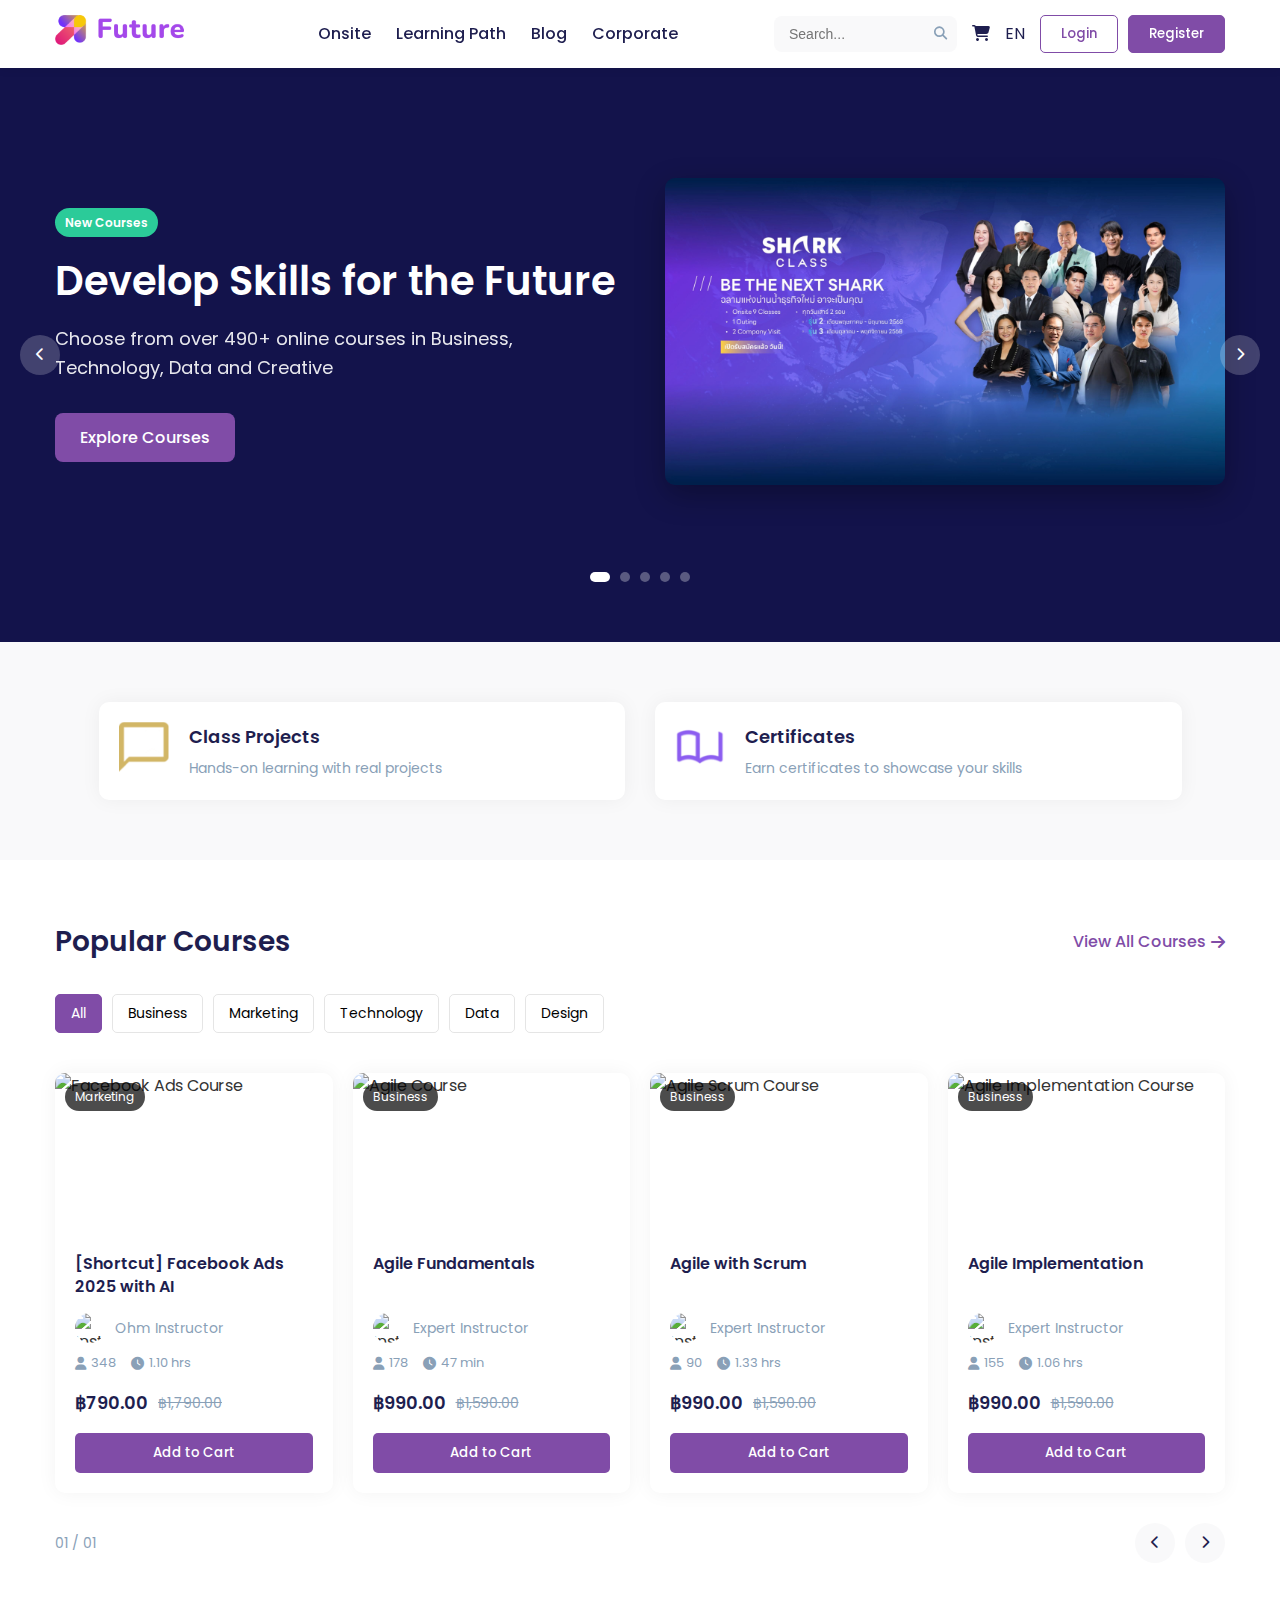
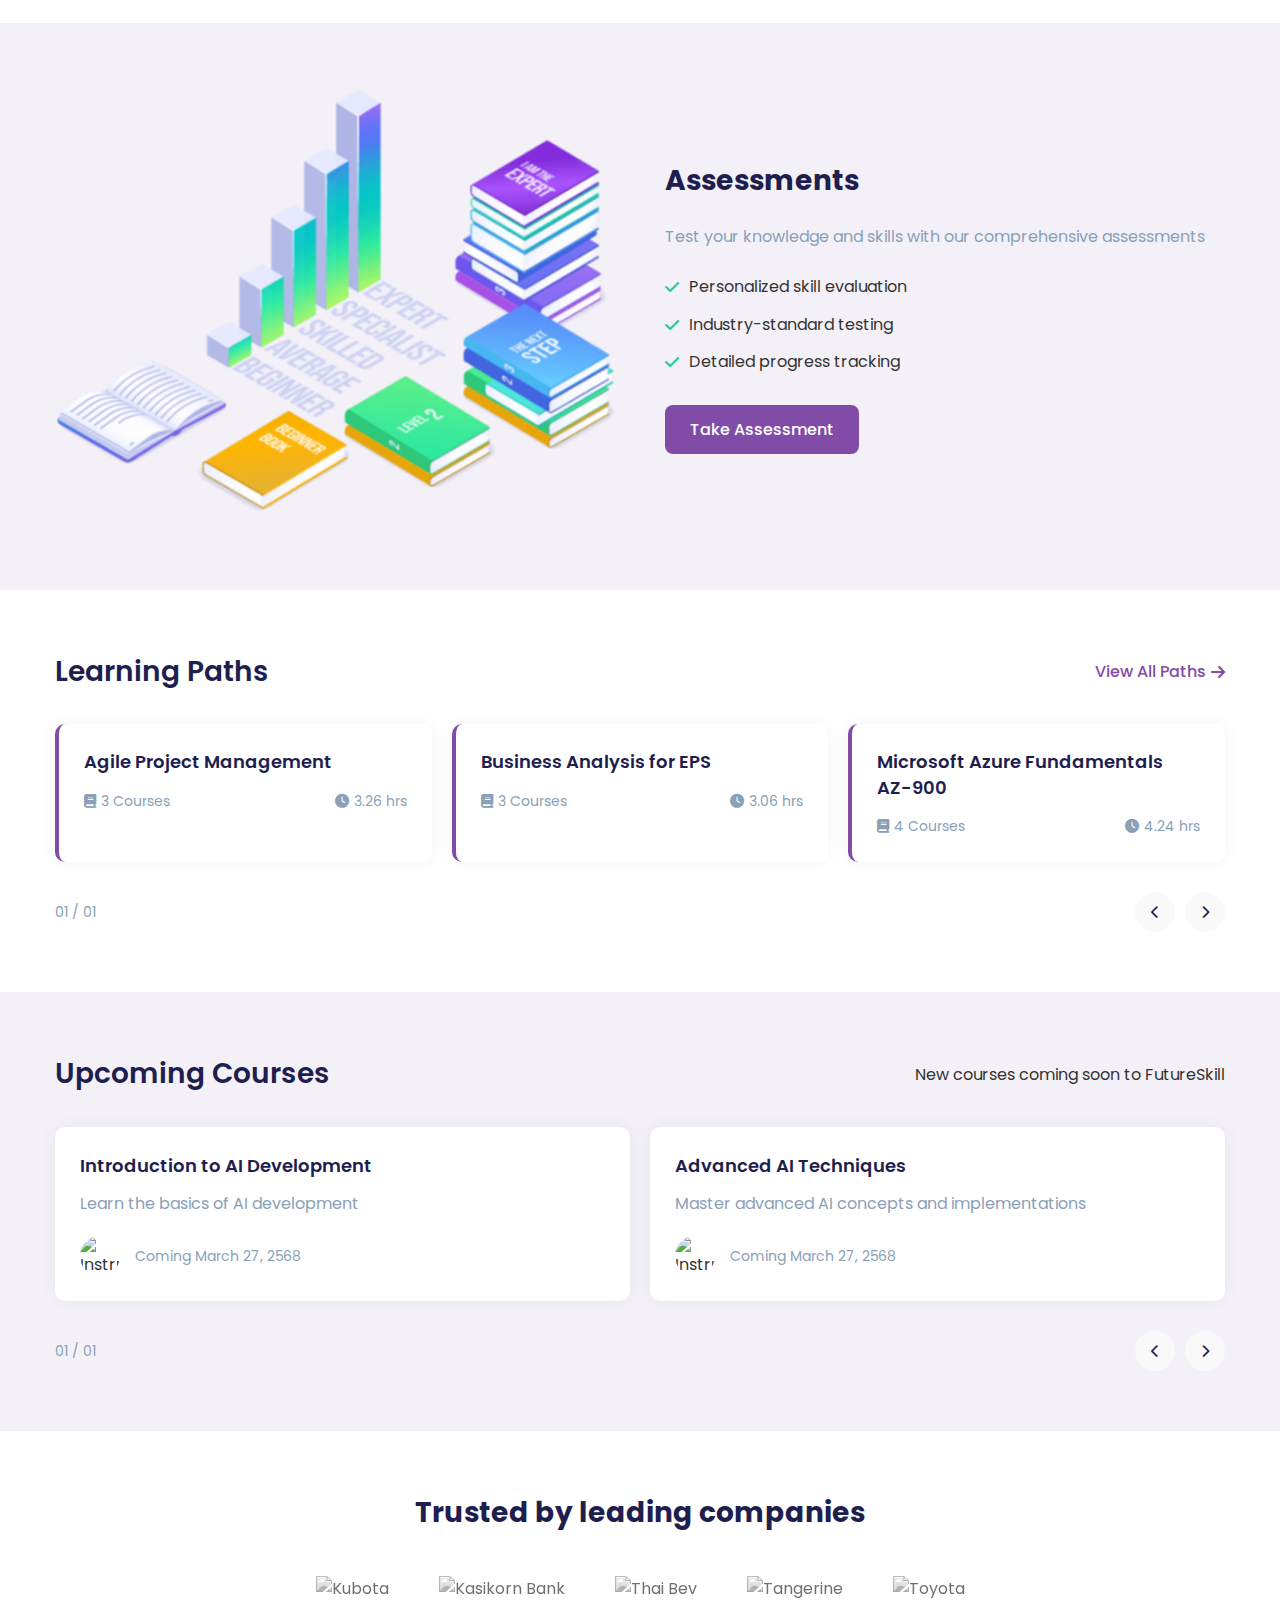
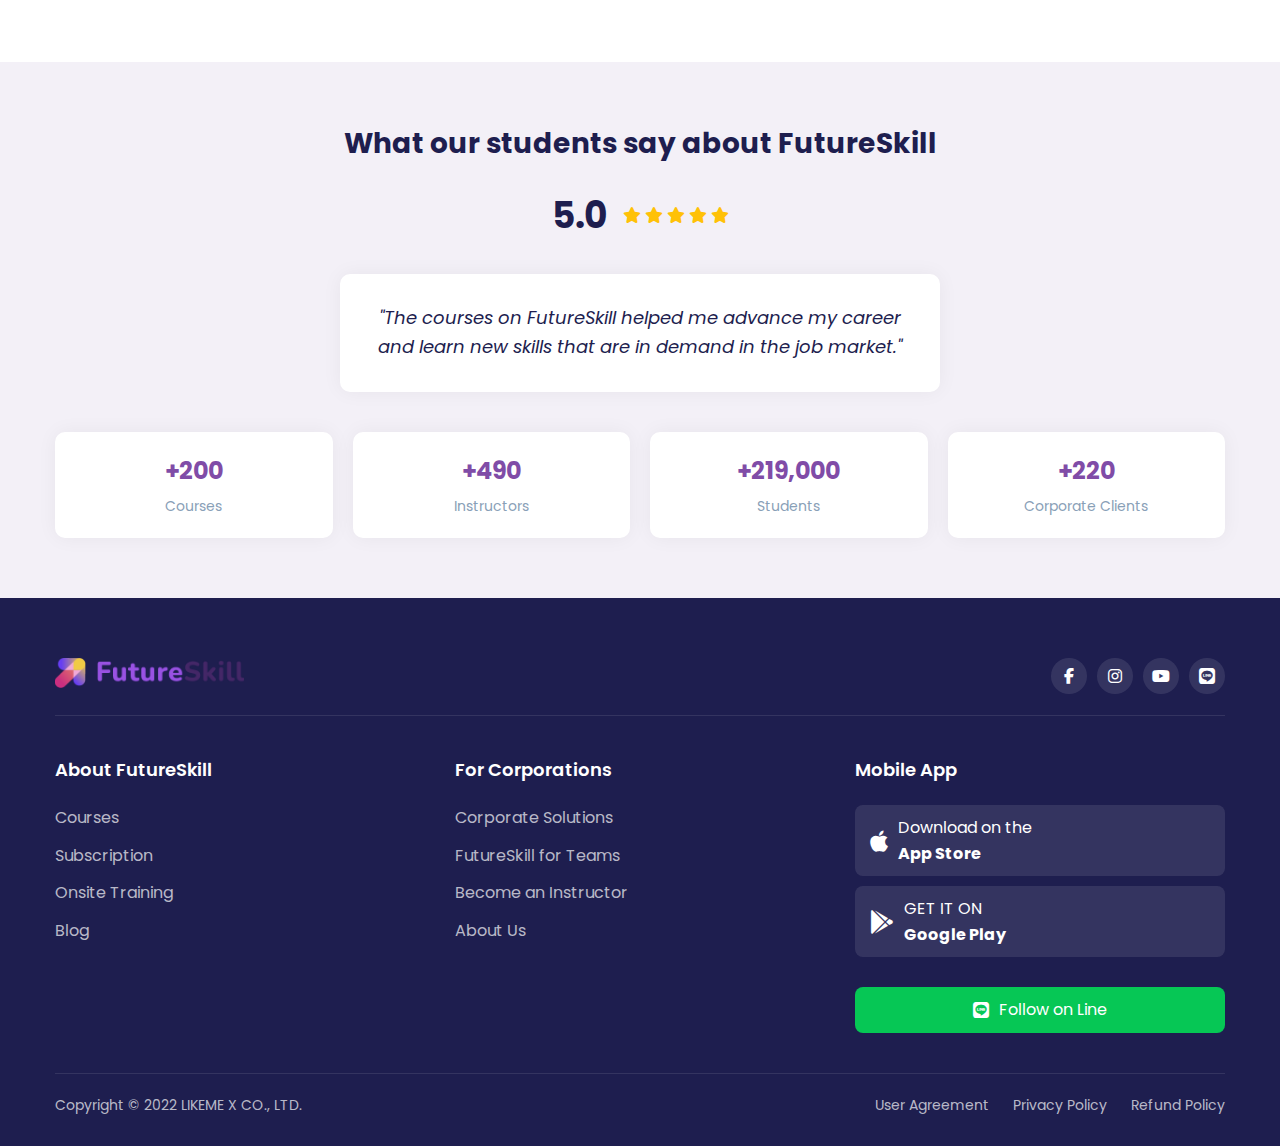
==== index.html @ fc291c13 "change ui" ====
<!DOCTYPE html>
<html lang="en">
<head>
    <meta charset="UTF-8">
    <meta name="viewport" content="width=device-width, initial-scale=1.0">
    <meta name="description" content="FutureSkill - Learn new skills for the future with our online courses in Business, Technology, Data, and Creative. Start your learning journey today!">
    <title>FutureSkill Clone - Online Courses for Future Skills</title>
    <link rel="icon" href="images/favicon.svg" type="image/svg+xml">
    <link rel="stylesheet" href="https://fonts.googleapis.com/css2?family=Poppins:wght@300;400;500;600;700&family=Sarabun:wght@300;400;500;600;700&display=swap">
    <link rel="stylesheet" href="https://cdnjs.cloudflare.com/ajax/libs/font-awesome/6.4.0/css/all.min.css">
    <link rel="stylesheet" href="css/styles.css">
</head>
<body>
    <!-- Header Section -->
    <header class="header">
        <div class="container">
            <div class="header-wrapper">
                <div class="logo">
                    <a href="#">
                        <img src="images/logo.png" alt="FutureSkill Logo">
                    </a>
                </div>
                <nav class="main-nav">
                    <ul>
                        <li><a href="#">Onsite</a></li>
                        <li><a href="#">Learning Path</a></li>
                        <li><a href="#">Blog</a></li>
                        <li><a href="#">Corporate</a></li>
                    </ul>
                </nav>
                <div class="header-actions">
                    <div class="search-box">
                        <input type="text" placeholder="Search...">
                        <button class="search-btn"><i class="fas fa-search"></i></button>
                    </div>
                    <div class="cart-icon">
                        <i class="fas fa-shopping-cart"></i>
                    </div>
                    <div class="language-switch">
                        <span>EN</span>
                    </div>
                    <div class="auth-buttons">
                        <button class="login-btn">Login</button>
                        <button class="register-btn">Register</button>
                    </div>
                </div>
                <div class="mobile-menu-toggle">
                    <i class="fas fa-bars"></i>
                </div>
            </div>
        </div>
    </header>

    <!-- Hero Section -->
    <section class="hero-section">
        <div class="hero-slider">
            <div class="slide active">
                <div class="container">
                    <div class="slide-content">
                        <div class="slide-text">
                            <span class="tag">New Courses</span>
                            <h1>Develop Skills for the Future</h1>
                            <p>Choose from over 490+ online courses in Business, Technology, Data and Creative</p>
                            <button class="cta-button">Explore Courses</button>
                        </div>
                        <div class="slide-image">
                            <img src="images/hero-image.jpeg" alt="Future Skill Courses">
                        </div>
                    </div>
                </div>
            </div>
            <div class="slider-dots">
                <span class="dot active"></span>
                <span class="dot"></span>
                <span class="dot"></span>
                <span class="dot"></span>
                <span class="dot"></span>
            </div>
            <div class="slider-arrows">
                <button class="arrow prev"><i class="fas fa-chevron-left"></i></button>
                <button class="arrow next"><i class="fas fa-chevron-right"></i></button>
            </div>
        </div>
    </section>

    <!-- Features Section -->
    <section class="features-section">
        <div class="container">
            <div class="features-grid">
                <div class="feature-card">
                    <div class="feature-icon">
                        <img src="images/feature-icon-1.png" alt="Icon">
                    </div>
                    <div class="feature-text">
                        <h3>Class Projects</h3>
                        <p>Hands-on learning with real projects</p>
                    </div>
                </div>
                <div class="feature-card">
                    <div class="feature-icon">
                        <img src="images/feature-icon-2.png" alt="Icon">
                    </div>
                    <div class="feature-text">
                        <h3>Certificates</h3>
                        <p>Earn certificates to showcase your skills</p>
                    </div>
                </div>
            </div>
        </div>
    </section>

    <!-- Courses Section -->
    <section class="courses-section">
        <div class="container">
            <div class="section-header">
                <h2>Popular Courses</h2>
                <div class="view-all">
                    <a href="#">View All Courses <i class="fas fa-arrow-right"></i></a>
                </div>
            </div>
            <div class="course-filters">
                <button class="filter-btn active">All</button>
                <button class="filter-btn">Business</button>
                <button class="filter-btn">Marketing</button>
                <button class="filter-btn">Technology</button>
                <button class="filter-btn">Data</button>
                <button class="filter-btn">Design</button>
            </div>
            <div class="courses-grid">
                <!-- Course Card 1 -->
                <div class="course-card">
                    <div class="course-thumb">
                        <img src="https://assets.futureskill.co/course%2Fa3efec03-adc5-479e-85ea-863dd36bc1cc.jpg" alt="Facebook Ads Course">
                        <div class="course-category">Marketing</div>
                    </div>
                    <div class="course-content">
                        <h3 class="course-title">[Shortcut] Facebook Ads 2025 with AI</h3>
                        <div class="course-meta">
                            <div class="instructor">
                                <img src="https://assets.futureskill.co/instructor/81fd57ab-32a3-4079-b8da-d13116c57437.ohm" alt="Instructor">
                                <span>Ohm Instructor</span>
                            </div>
                            <div class="stats">
                                <span><i class="fas fa-user"></i> 348</span>
                                <span><i class="fas fa-clock"></i> 1.10 hrs</span>
                            </div>
                        </div>
                        <div class="course-price">
                            <span class="price">฿790.00</span>
                            <span class="original-price">฿1,790.00</span>
                        </div>
                        <button class="add-to-cart-btn">Add to Cart</button>
                    </div>
                </div>

                <!-- Course Card 2 -->
                <div class="course-card">
                    <div class="course-thumb">
                        <img src="https://assets.futureskill.co/course%2F2c5d6292-7341-4578-91ef-3d92baace86c.jpg" alt="Agile Course">
                        <div class="course-category">Business</div>
                    </div>
                    <div class="course-content">
                        <h3 class="course-title">Agile Fundamentals</h3>
                        <div class="course-meta">
                            <div class="instructor">
                                <img src="https://assets.futureskill.co/instructor%2Fe7dfd874-a088-4357-96d7-507e636747a9.JPG" alt="Instructor">
                                <span>Expert Instructor</span>
                            </div>
                            <div class="stats">
                                <span><i class="fas fa-user"></i> 178</span>
                                <span><i class="fas fa-clock"></i> 47 min</span>
                            </div>
                        </div>
                        <div class="course-price">
                            <span class="price">฿990.00</span>
                            <span class="original-price">฿1,590.00</span>
                        </div>
                        <button class="add-to-cart-btn">Add to Cart</button>
                    </div>
                </div>

                <!-- Course Card 3 -->
                <div class="course-card">
                    <div class="course-thumb">
                        <img src="https://assets.futureskill.co/course%2Fa888fe9d-f4a0-4afe-a735-b77ed4d656f5.jpg" alt="Agile Scrum Course">
                        <div class="course-category">Business</div>
                    </div>
                    <div class="course-content">
                        <h3 class="course-title">Agile with Scrum</h3>
                        <div class="course-meta">
                            <div class="instructor">
                                <img src="https://assets.futureskill.co/instructor%2Fe7dfd874-a088-4357-96d7-507e636747a9.JPG" alt="Instructor">
                                <span>Expert Instructor</span>
                            </div>
                            <div class="stats">
                                <span><i class="fas fa-user"></i> 90</span>
                                <span><i class="fas fa-clock"></i> 1.33 hrs</span>
                            </div>
                        </div>
                        <div class="course-price">
                            <span class="price">฿990.00</span>
                            <span class="original-price">฿1,590.00</span>
                        </div>
                        <button class="add-to-cart-btn">Add to Cart</button>
                    </div>
                </div>

                <!-- Course Card 4 -->
                <div class="course-card">
                    <div class="course-thumb">
                        <img src="https://assets.futureskill.co/course%2Fc44809a1-2c18-4c6e-b6d8-3df33572d856.jpg" alt="Agile Implementation Course">
                        <div class="course-category">Business</div>
                    </div>
                    <div class="course-content">
                        <h3 class="course-title">Agile Implementation</h3>
                        <div class="course-meta">
                            <div class="instructor">
                                <img src="https://assets.futureskill.co/instructor%2Fe7dfd874-a088-4357-96d7-507e636747a9.JPG" alt="Instructor">
                                <span>Expert Instructor</span>
                            </div>
                            <div class="stats">
                                <span><i class="fas fa-user"></i> 155</span>
                                <span><i class="fas fa-clock"></i> 1.06 hrs</span>
                            </div>
                        </div>
                        <div class="course-price">
                            <span class="price">฿990.00</span>
                            <span class="original-price">฿1,590.00</span>
                        </div>
                        <button class="add-to-cart-btn">Add to Cart</button>
                    </div>
                </div>
            </div>

            <div class="slider-controls">
                <span class="page-indicator">01 / 03</span>
                <div class="controls">
                    <button class="control-btn prev"><i class="fas fa-chevron-left"></i></button>
                    <button class="control-btn next"><i class="fas fa-chevron-right"></i></button>
                </div>
            </div>
        </div>
    </section>

    <!-- Assessment Section -->
    <section class="assessment-section">
        <div class="container">
            <div class="assessment-content">
                <div class="assessment-image">
                    <img src="images/assessment.png" alt="Assessment">
                </div>
                <div class="assessment-text">
                    <h2>Assessments</h2>
                    <p>Test your knowledge and skills with our comprehensive assessments</p>
                    <ul class="assessment-features">
                        <li><i class="fas fa-check"></i> Personalized skill evaluation</li>
                        <li><i class="fas fa-check"></i> Industry-standard testing</li>
                        <li><i class="fas fa-check"></i> Detailed progress tracking</li>
                    </ul>
                    <button class="assessment-btn">Take Assessment</button>
                </div>
            </div>
        </div>
    </section>

    <!-- Learning Paths Section -->
    <section class="learning-paths-section">
        <div class="container">
            <div class="section-header">
                <h2>Learning Paths</h2>
                <div class="view-all">
                    <a href="#">View All Paths <i class="fas fa-arrow-right"></i></a>
                </div>
            </div>
            <div class="learning-paths-grid">
                <div class="path-card">
                    <h3>Agile Project Management</h3>
                    <div class="path-details">
                        <span><i class="fas fa-book"></i> 3 Courses</span>
                        <span><i class="fas fa-clock"></i> 3.26 hrs</span>
                    </div>
                </div>
                <div class="path-card">
                    <h3>Business Analysis for EPS</h3>
                    <div class="path-details">
                        <span><i class="fas fa-book"></i> 3 Courses</span>
                        <span><i class="fas fa-clock"></i> 3.06 hrs</span>
                    </div>
                </div>
                <div class="path-card">
                    <h3>Microsoft Azure Fundamentals AZ-900</h3>
                    <div class="path-details">
                        <span><i class="fas fa-book"></i> 4 Courses</span>
                        <span><i class="fas fa-clock"></i> 4.24 hrs</span>
                    </div>
                </div>
            </div>
            <div class="slider-controls">
                <span class="page-indicator">01 / 10</span>
                <div class="controls">
                    <button class="control-btn prev"><i class="fas fa-chevron-left"></i></button>
                    <button class="control-btn next"><i class="fas fa-chevron-right"></i></button>
                </div>
            </div>
        </div>
    </section>

    <!-- Upcoming Courses Section -->
    <section class="upcoming-courses-section">
        <div class="container">
            <div class="section-header">
                <h2>Upcoming Courses</h2>
                <p>New courses coming soon to FutureSkill</p>
            </div>
            <div class="upcoming-courses-grid">
                <div class="upcoming-course-card">
                    <div class="course-info">
                        <h3>Introduction to AI Development</h3>
                        <p>Learn the basics of AI development</p>
                    </div>
                    <div class="instructor-info">
                        <img src="https://assets.futureskill.co/instructor%2F9d49cf0c-8be9-4c38-b417-6b04a259ea8c.JPG" alt="Instructor">
                        <span>Coming March 27, 2568</span>
                    </div>
                </div>
                <div class="upcoming-course-card">
                    <div class="course-info">
                        <h3>Advanced AI Techniques</h3>
                        <p>Master advanced AI concepts and implementations</p>
                    </div>
                    <div class="instructor-info">
                        <img src="https://assets.futureskill.co/instructor%2F9d49cf0c-8be9-4c38-b417-6b04a259ea8c.JPG" alt="Instructor">
                        <span>Coming March 27, 2568</span>
                    </div>
                </div>
            </div>
            <div class="slider-controls">
                <span class="page-indicator">01 / 02</span>
                <div class="controls">
                    <button class="control-btn prev"><i class="fas fa-chevron-left"></i></button>
                    <button class="control-btn next"><i class="fas fa-chevron-right"></i></button>
                </div>
            </div>
        </div>
    </section>

    <!-- Trusted By Section -->
    <section class="trusted-by-section">
        <div class="container">
            <h2>Trusted by leading companies</h2>
            <div class="logos-grid">
                <div class="logo-item">
                    <img src="https://ext.same-assets.com/2958442199/1751373217.png" alt="Kubota">
                </div>
                <div class="logo-item">
                    <img src="https://ext.same-assets.com/260559727/2905721738.png" alt="Kasikorn Bank">
                </div>
                <div class="logo-item">
                    <img src="https://ext.same-assets.com/491566203/2377878022.png" alt="Thai Bev">
                </div>
                <div class="logo-item">
                    <img src="https://ext.same-assets.com/3049790260/3376547105.png" alt="Tangerine">
                </div>
                <div class="logo-item">
                    <img src="https://ext.same-assets.com/3187326085/2551382539.png" alt="Toyota">
                </div>
            </div>
        </div>
    </section>

    <!-- Testimonials Section -->
    <section class="testimonials-section">
        <div class="container">
            <h2>What our students say about FutureSkill</h2>
            <div class="rating">
                <span class="rating-score">5.0</span>
                <div class="stars">
                    <i class="fas fa-star"></i>
                    <i class="fas fa-star"></i>
                    <i class="fas fa-star"></i>
                    <i class="fas fa-star"></i>
                    <i class="fas fa-star"></i>
                </div>
            </div>
            <div class="testimonial-card">
                <p class="testimonial-text">"The courses on FutureSkill helped me advance my career and learn new skills that are in demand in the job market."</p>
            </div>
            <div class="stats-grid">
                <div class="stat-card">
                    <h3>+200</h3>
                    <p>Courses</p>
                </div>
                <div class="stat-card">
                    <h3>+490</h3>
                    <p>Instructors</p>
                </div>
                <div class="stat-card">
                    <h3>+219,000</h3>
                    <p>Students</p>
                </div>
                <div class="stat-card">
                    <h3>+220</h3>
                    <p>Corporate Clients</p>
                </div>
            </div>
        </div>
    </section>

    <!-- Footer Section -->
    <footer class="footer">
        <div class="container">
            <div class="footer-top">
                <div class="footer-logo">
                    <img src="images/logo-light.png" alt="FutureSkill Logo">
                </div>
                <div class="social-links">
                    <a href="#" class="social-link"><i class="fab fa-facebook-f"></i></a>
                    <a href="#" class="social-link"><i class="fab fa-instagram"></i></a>
                    <a href="#" class="social-link"><i class="fab fa-youtube"></i></a>
                    <a href="#" class="social-link"><i class="fab fa-line"></i></a>
                </div>
            </div>
            <div class="footer-content">
                <div class="footer-column">
                    <h4>About FutureSkill</h4>
                    <ul>
                        <li><a href="#">Courses</a></li>
                        <li><a href="#">Subscription</a></li>
                        <li><a href="#">Onsite Training</a></li>
                        <li><a href="#">Blog</a></li>
                    </ul>
                </div>
                <div class="footer-column">
                    <h4>For Corporations</h4>
                    <ul>
                        <li><a href="#">Corporate Solutions</a></li>
                        <li><a href="#">FutureSkill for Teams</a></li>
                        <li><a href="#">Become an Instructor</a></li>
                        <li><a href="#">About Us</a></li>
                    </ul>
                </div>
                <div class="footer-column">
                    <h4>Mobile App</h4>
                    <div class="app-buttons">
                        <a href="#" class="app-btn app-store">
                            <i class="fab fa-apple"></i>
                            <span>Download on the<br><strong>App Store</strong></span>
                        </a>
                        <a href="#" class="app-btn play-store">
                            <i class="fab fa-google-play"></i>
                            <span>GET IT ON<br><strong>Google Play</strong></span>
                        </a>
                    </div>
                    <a href="#" class="line-btn">
                        <i class="fab fa-line"></i>
                        Follow on Line
                    </a>
                </div>
            </div>
            <div class="footer-bottom">
                <p>Copyright © 2022 LIKEME X CO., LTD.</p>
                <div class="footer-links">
                    <a href="#">User Agreement</a>
                    <a href="#">Privacy Policy</a>
                    <a href="#">Refund Policy</a>
                </div>
            </div>
        </div>
    </footer>

    <script src="js/script.js"></script>
</body>
</html>
---- css/styles.css ----
/* Global Styles */
:root {
    --primary-color: #1e1e4f;
    --secondary-color: #804ca7;
    --accent-color: #2bcb99;
    --light-color: #f9f9fa;
    --text-color: #333;
    --light-text: #89a0b7;
    --border-color: rgba(0, 0, 0, 0.1);
    --card-shadow: 0 0 20px rgba(0, 0, 0, 0.05);
    --purple-light: #c59fda;
    --gold: #cfab4a;
    --transition: all 0.3s ease;
}

* {
    margin: 0;
    padding: 0;
    box-sizing: border-box;
}

body {
    font-family: 'Poppins', Arial, sans-serif;
    font-size: 16px;
    line-height: 1.6;
    color: var(--text-color);
    background-color: #fff;
}

.container {
    width: 100%;
    max-width: 1200px;
    margin: 0 auto;
    padding: 0 15px;
}

a {
    text-decoration: none;
    color: inherit;
}

ul {
    list-style: none;
}

img {
    max-width: 100%;
    height: auto;
}

button {
    cursor: pointer;
    font-family: inherit;
}

section {
    padding: 60px 0;
}

.section-header {
    display: flex;
    justify-content: space-between;
    align-items: center;
    margin-bottom: 30px;
}

.section-header h2 {
    font-size: 28px;
    font-weight: 600;
    color: var(--primary-color);
}

.view-all a {
    color: var(--secondary-color);
    font-weight: 500;
    display: flex;
    align-items: center;
}

.view-all a i {
    margin-left: 5px;
}

/* Header Styles */
.header {
    background-color: white;
    box-shadow: 0 2px 10px rgba(0, 0, 0, 0.05);
    position: sticky;
    top: 0;
    width: 100%;
    z-index: 1000;
    padding: 15px 0;
}

.header-wrapper {
    display: flex;
    align-items: center;
    justify-content: space-between;
}

.logo img {
    height: 30px;
}

.main-nav ul {
    display: flex;
}

.main-nav ul li {
    margin-right: 25px;
}

.main-nav ul li a {
    font-weight: 500;
    transition: var(--transition);
    color: var(--primary-color);
}

.main-nav ul li a:hover {
    color: var(--secondary-color);
}

.header-actions {
    display: flex;
    align-items: center;
}

.search-box {
    display: flex;
    align-items: center;
    background-color: var(--light-color);
    border-radius: 8px;
    padding: 5px 10px;
    margin-right: 15px;
}

.search-box input {
    background: transparent;
    border: none;
    outline: none;
    font-size: 14px;
    padding: 5px;
    width: 150px;
}

.search-btn {
    background: transparent;
    border: none;
    color: var(--light-text);
}

.cart-icon, .language-switch {
    margin-right: 15px;
    color: var(--primary-color);
}

.auth-buttons {
    display: flex;
}

.login-btn, .register-btn {
    padding: 8px 20px;
    border-radius: 5px;
    font-weight: 500;
    transition: var(--transition);
}

.login-btn {
    background-color: transparent;
    border: 1px solid var(--secondary-color);
    color: var(--secondary-color);
    margin-right: 10px;
}

.register-btn {
    background-color: var(--secondary-color);
    border: 1px solid var(--secondary-color);
    color: white;
}

.login-btn:hover, .register-btn:hover {
    background-color: var(--primary-color);
    border-color: var(--primary-color);
    color: white;
}

.mobile-menu-toggle {
    display: none;
    color: var(--primary-color);
    font-size: 24px;
}

/* Mobile Menu Styles */
.mobile-menu-toggle.active i::before {
    content: "\f00d"; /* Font Awesome's times icon */
}

@media (max-width: 992px) {
    .main-nav {
        display: none;
        position: absolute;
        top: 70px;
        left: 0;
        right: 0;
        background-color: white;
        box-shadow: 0 5px 10px rgba(0, 0, 0, 0.1);
        padding: 20px;
        z-index: 999;
    }

    .main-nav.active {
        display: block;
    }

    .main-nav ul {
        flex-direction: column;
    }

    .main-nav ul li {
        margin-right: 0;
        margin-bottom: 15px;
    }

    .header-actions {
        display: none;
        position: absolute;
        top: 140px;
        left: 0;
        right: 0;
        flex-direction: column;
        background-color: white;
        padding: 0 20px 20px;
        box-shadow: 0 5px 10px rgba(0, 0, 0, 0.1);
        z-index: 999;
    }

    .header-actions.active {
        display: flex;
    }

    .search-box {
        width: 100%;
        margin-right: 0;
        margin-bottom: 15px;
    }

    .search-box input {
        width: 100%;
    }

    .cart-icon, .language-switch {
        margin-bottom: 15px;
    }

    .auth-buttons {
        width: 100%;
    }

    .login-btn, .register-btn {
        flex: 1;
    }
}

/* Hero Section */
.hero-section {
    position: relative;
    background-color: #13134b;
    color: white;
    overflow: hidden;
}

.hero-slider {
    position: relative;
}

.slide {
    display: none;
    padding: 50px 0;
}

.slide.active {
    display: block;
}

.slide-content {
    display: flex;
    align-items: center;
    justify-content: space-between;
}

.slide-text {
    flex: 1;
    padding-right: 50px;
}

.slide-image {
    flex: 1;
}

.slide-image img {
    border-radius: 10px;
    box-shadow: 0 10px 30px rgba(0, 0, 0, 0.3);
}

.tag {
    display: inline-block;
    background-color: var(--accent-color);
    color: white;
    font-size: 12px;
    font-weight: 600;
    padding: 5px 10px;
    border-radius: 20px;
    margin-bottom: 20px;
}

.slide-text h1 {
    font-size: 40px;
    font-weight: 600;
    margin-bottom: 20px;
    line-height: 1.2;
}

.slide-text p {
    font-size: 18px;
    margin-bottom: 30px;
    opacity: 0.9;
}

.cta-button {
    background-color: var(--secondary-color);
    color: white;
    border: none;
    padding: 12px 25px;
    font-size: 16px;
    font-weight: 500;
    border-radius: 8px;
    transition: var(--transition);
}

.cta-button:hover {
    background-color: #6a3d91;
    transform: translateY(-2px);
}

.slider-dots {
    display: flex;
    justify-content: center;
    margin-top: 30px;
}

.dot {
    width: 10px;
    height: 10px;
    background-color: rgba(255, 255, 255, 0.3);
    border-radius: 50%;
    margin: 0 5px;
    cursor: pointer;
    transition: var(--transition);
}

.dot.active {
    background-color: white;
    width: 20px;
    border-radius: 10px;
}

.slider-arrows {
    position: absolute;
    top: 50%;
    width: 100%;
    transform: translateY(-50%);
    display: flex;
    justify-content: space-between;
    padding: 0 20px;
}

.arrow {
    width: 40px;
    height: 40px;
    border-radius: 50%;
    background-color: rgba(255, 255, 255, 0.2);
    border: none;
    color: white;
    display: flex;
    align-items: center;
    justify-content: center;
    transition: var(--transition);
}

.arrow:hover {
    background-color: white;
    color: var(--primary-color);
}

/* Features Section */
.features-section {
    background-color: var(--light-color);
}

.features-grid {
    display: flex;
    justify-content: center;
    gap: 30px;
}

.feature-card {
    display: flex;
    align-items: center;
    background-color: white;
    border-radius: 10px;
    padding: 20px;
    box-shadow: var(--card-shadow);
    transition: var(--transition);
    width: 45%;
}

.feature-card:hover {
    transform: translateY(-5px);
    box-shadow: 0 15px 30px rgba(0, 0, 0, 0.1);
}

.feature-icon {
    margin-right: 20px;
}

.feature-icon img {
    width: 50px;
    height: 50px;
}

.feature-text h3 {
    color: var(--primary-color);
    font-size: 18px;
    font-weight: 600;
    margin-bottom: 5px;
}

.feature-text p {
    color: var(--light-text);
    font-size: 14px;
}

/* Courses Section */
.course-filters {
    display: flex;
    flex-wrap: wrap;
    margin-bottom: 30px;
}

.filter-btn {
    background-color: transparent;
    border: 1px solid var(--border-color);
    padding: 8px 15px;
    margin-right: 10px;
    margin-bottom: 10px;
    border-radius: 5px;
    font-size: 14px;
    transition: var(--transition);
}

.filter-btn.active, .filter-btn:hover {
    background-color: var(--secondary-color);
    color: white;
    border-color: var(--secondary-color);
}

.courses-grid {
    display: grid;
    grid-template-columns: repeat(4, 1fr);
    gap: 20px;
    margin-bottom: 30px;
}

.course-card {
    background-color: white;
    border-radius: 10px;
    overflow: hidden;
    box-shadow: var(--card-shadow);
    transition: var(--transition);
}

.course-card:hover {
    transform: translateY(-5px);
    box-shadow: 0 15px 30px rgba(0, 0, 0, 0.1);
}

.course-thumb {
    position: relative;
    height: 160px;
    overflow: hidden;
}

.course-thumb img {
    width: 100%;
    height: 100%;
    object-fit: cover;
    transition: var(--transition);
}

.course-card:hover .course-thumb img {
    transform: scale(1.05);
}

.course-category {
    position: absolute;
    left: 10px;
    top: 10px;
    background-color: rgba(0, 0, 0, 0.7);
    color: white;
    font-size: 12px;
    padding: 4px 10px;
    border-radius: 20px;
}

.course-content {
    padding: 20px;
}

.course-title {
    font-size: 16px;
    font-weight: 600;
    margin-bottom: 15px;
    color: var(--primary-color);
    line-height: 1.4;
    height: 45px;
    overflow: hidden;
    display: -webkit-box;
    -webkit-line-clamp: 2;
    -webkit-box-orient: vertical;
}

.course-meta {
    margin-bottom: 15px;
}

.instructor {
    display: flex;
    align-items: center;
    margin-bottom: 10px;
}

.instructor img {
    width: 30px;
    height: 30px;
    border-radius: 50%;
    margin-right: 10px;
}

.instructor span {
    font-size: 14px;
    color: var(--light-text);
}

.stats {
    display: flex;
    font-size: 13px;
    color: var(--light-text);
}

.stats span {
    margin-right: 15px;
    display: flex;
    align-items: center;
}

.stats i {
    margin-right: 5px;
}

.course-price {
    display: flex;
    align-items: center;
    margin-bottom: 15px;
}

.price {
    color: var(--primary-color);
    font-weight: 600;
    font-size: 18px;
    margin-right: 10px;
}

.original-price {
    text-decoration: line-through;
    color: var(--light-text);
    font-size: 14px;
}

.add-to-cart-btn {
    width: 100%;
    background-color: var(--secondary-color);
    color: white;
    border: none;
    padding: 10px;
    border-radius: 5px;
    font-weight: 500;
    transition: var(--transition);
}

.add-to-cart-btn:hover {
    background-color: var(--primary-color);
}

.slider-controls {
    display: flex;
    justify-content: space-between;
    align-items: center;
}

.page-indicator {
    font-size: 14px;
    color: var(--light-text);
}

.controls {
    display: flex;
}

.control-btn {
    width: 40px;
    height: 40px;
    border-radius: 50%;
    background-color: var(--light-color);
    border: none;
    color: var(--primary-color);
    display: flex;
    align-items: center;
    justify-content: center;
    margin-left: 10px;
    transition: var(--transition);
}

.control-btn:hover {
    background-color: var(--secondary-color);
    color: white;
}

/* Assessment Section */
.assessment-section {
    background-color: #f3f0f7;
}

.assessment-content {
    display: flex;
    align-items: center;
}

.assessment-image {
    flex: 1;
    padding-right: 50px;
}

.assessment-text {
    flex: 1;
}

.assessment-text h2 {
    font-size: 28px;
    color: var(--primary-color);
    margin-bottom: 20px;
}

.assessment-text p {
    color: var(--light-text);
    margin-bottom: 25px;
}

.assessment-features {
    margin-bottom: 30px;
}

.assessment-features li {
    margin-bottom: 12px;
    display: flex;
    align-items: center;
}

.assessment-features i {
    color: var(--accent-color);
    margin-right: 10px;
}

.assessment-btn {
    background-color: var(--secondary-color);
    color: white;
    border: none;
    padding: 12px 25px;
    font-size: 16px;
    font-weight: 500;
    border-radius: 8px;
    transition: var(--transition);
}

.assessment-btn:hover {
    background-color: var(--primary-color);
}

/* Learning Paths Section */
.learning-paths-grid {
    display: grid;
    grid-template-columns: repeat(3, 1fr);
    gap: 20px;
    margin-bottom: 30px;
}

.path-card {
    background-color: white;
    border-radius: 10px;
    padding: 25px;
    box-shadow: var(--card-shadow);
    transition: var(--transition);
    border-left: 4px solid var(--secondary-color);
}

.path-card:hover {
    transform: translateY(-5px);
    box-shadow: 0 15px 30px rgba(0, 0, 0, 0.1);
}

.path-card h3 {
    font-size: 18px;
    font-weight: 600;
    color: var(--primary-color);
    margin-bottom: 15px;
    line-height: 1.4;
}

.path-details {
    display: flex;
    justify-content: space-between;
    color: var(--light-text);
    font-size: 14px;
}

.path-details span {
    display: flex;
    align-items: center;
}

.path-details i {
    margin-right: 5px;
}

/* Upcoming Courses Section */
.upcoming-courses-section {
    background-color: #f3f0f7;
}

.upcoming-courses-grid {
    display: grid;
    grid-template-columns: repeat(2, 1fr);
    gap: 20px;
    margin-bottom: 30px;
}

.upcoming-course-card {
    background-color: white;
    border-radius: 10px;
    padding: 25px;
    box-shadow: var(--card-shadow);
    transition: var(--transition);
    display: flex;
    flex-direction: column;
    justify-content: space-between;
}

.upcoming-course-card:hover {
    transform: translateY(-5px);
    box-shadow: 0 15px 30px rgba(0, 0, 0, 0.1);
}

.course-info h3 {
    font-size: 18px;
    font-weight: 600;
    color: var(--primary-color);
    margin-bottom: 10px;
}

.course-info p {
    color: var(--light-text);
    margin-bottom: 20px;
}

.instructor-info {
    display: flex;
    align-items: center;
}

.instructor-info img {
    width: 40px;
    height: 40px;
    border-radius: 50%;
    margin-right: 15px;
}

.instructor-info span {
    color: var(--light-text);
    font-size: 14px;
}

/* Trusted By Section */
.trusted-by-section {
    text-align: center;
}

.trusted-by-section h2 {
    font-size: 28px;
    color: var(--primary-color);
    margin-bottom: 40px;
}

.logos-grid {
    display: flex;
    justify-content: center;
    align-items: center;
    flex-wrap: wrap;
    gap: 50px;
}

.logo-item img {
    height: 40px;
    filter: grayscale(100%);
    opacity: 0.7;
    transition: var(--transition);
}

.logo-item:hover img {
    filter: grayscale(0);
    opacity: 1;
}

/* Testimonials Section */
.testimonials-section {
    background-color: #f3f0f7;
    text-align: center;
}

.testimonials-section h2 {
    font-size: 28px;
    color: var(--primary-color);
    margin-bottom: 20px;
}

.rating {
    display: flex;
    align-items: center;
    justify-content: center;
    margin-bottom: 30px;
}

.rating-score {
    font-size: 36px;
    font-weight: 700;
    color: var(--primary-color);
    margin-right: 15px;
}

.stars {
    color: #ffc107;
}

.testimonial-card {
    max-width: 600px;
    margin: 0 auto 40px;
    background-color: white;
    padding: 30px;
    border-radius: 10px;
    box-shadow: var(--card-shadow);
}

.testimonial-text {
    font-size: 18px;
    font-style: italic;
    color: var(--primary-color);
    line-height: 1.6;
}

.stats-grid {
    display: grid;
    grid-template-columns: repeat(4, 1fr);
    gap: 20px;
}

.stat-card {
    background-color: white;
    padding: 20px;
    border-radius: 10px;
    box-shadow: var(--card-shadow);
}

.stat-card h3 {
    font-size: 24px;
    font-weight: 700;
    color: var(--secondary-color);
    margin-bottom: 5px;
}

.stat-card p {
    color: var(--light-text);
    font-size: 14px;
}

/* Footer Section */
.footer {
    background-color: var(--primary-color);
    color: white;
    padding: 60px 0 30px;
}

.footer-top {
    display: flex;
    justify-content: space-between;
    align-items: center;
    margin-bottom: 40px;
    padding-bottom: 20px;
    border-bottom: 1px solid rgba(255, 255, 255, 0.1);
}

.footer-logo img {
    height: 30px;
}

.social-links {
    display: flex;
}

.social-link {
    width: 36px;
    height: 36px;
    background-color: rgba(255, 255, 255, 0.1);
    border-radius: 50%;
    display: flex;
    align-items: center;
    justify-content: center;
    margin-left: 10px;
    transition: var(--transition);
}

.social-link:hover {
    background-color: var(--secondary-color);
}

.footer-content {
    display: grid;
    grid-template-columns: repeat(3, 1fr);
    gap: 30px;
    margin-bottom: 40px;
}

.footer-column h4 {
    font-size: 18px;
    font-weight: 600;
    margin-bottom: 20px;
}

.footer-column ul li {
    margin-bottom: 12px;
}

.footer-column ul li a {
    color: rgba(255, 255, 255, 0.7);
    transition: var(--transition);
}

.footer-column ul li a:hover {
    color: white;
}

.app-buttons {
    display: flex;
    flex-direction: column;
    margin-bottom: 20px;
}

.app-btn {
    display: flex;
    align-items: center;
    background-color: rgba(255, 255, 255, 0.1);
    border-radius: 8px;
    padding: 10px 15px;
    margin-bottom: 10px;
    transition: var(--transition);
}

.app-btn:hover {
    background-color: rgba(255, 255, 255, 0.2);
}

.app-btn i {
    font-size: 24px;
    margin-right: 10px;
}

.line-btn {
    display: flex;
    align-items: center;
    justify-content: center;
    background-color: #06c755;
    color: white;
    padding: 10px;
    border-radius: 8px;
    transition: var(--transition);
}

.line-btn:hover {
    background-color: #05a847;
}

.line-btn i {
    margin-right: 10px;
}

.footer-bottom {
    display: flex;
    justify-content: space-between;
    padding-top: 20px;
    border-top: 1px solid rgba(255, 255, 255, 0.1);
    font-size: 14px;
}

.footer-bottom p {
    color: rgba(255, 255, 255, 0.7);
}

.footer-links a {
    color: rgba(255, 255, 255, 0.7);
    margin-left: 20px;
    transition: var(--transition);
}

.footer-links a:hover {
    color: white;
}

/* Responsive Styles */
@media (max-width: 1200px) {
    .courses-grid {
        grid-template-columns: repeat(3, 1fr);
    }
}

@media (max-width: 992px) {
    .mobile-menu-toggle {
        display: block;
    }

    .slide-content {
        flex-direction: column;
    }

    .slide-text {
        padding-right: 0;
        margin-bottom: 30px;
        text-align: center;
    }

    .features-grid {
        flex-direction: column;
    }

    .feature-card {
        width: 100%;
    }

    .courses-grid {
        grid-template-columns: repeat(2, 1fr);
    }

    .assessment-content {
        flex-direction: column;
    }

    .assessment-image {
        padding-right: 0;
        margin-bottom: 30px;
    }

    .learning-paths-grid {
        grid-template-columns: repeat(2, 1fr);
    }

    .stats-grid {
        grid-template-columns: repeat(2, 1fr);
    }

    .footer-content {
        grid-template-columns: repeat(2, 1fr);
    }
}

@media (max-width: 576px) {
    section {
        padding: 40px 0;
    }

    .courses-grid, .learning-paths-grid, .upcoming-courses-grid {
        grid-template-columns: 1fr;
    }

    .footer-content {
        grid-template-columns: 1fr;
    }

    .footer-bottom {
        flex-direction: column;
        text-align: center;
    }

    .footer-links {
        margin-top: 15px;
    }

    .footer-links a {
        margin: 0 10px;
    }
}
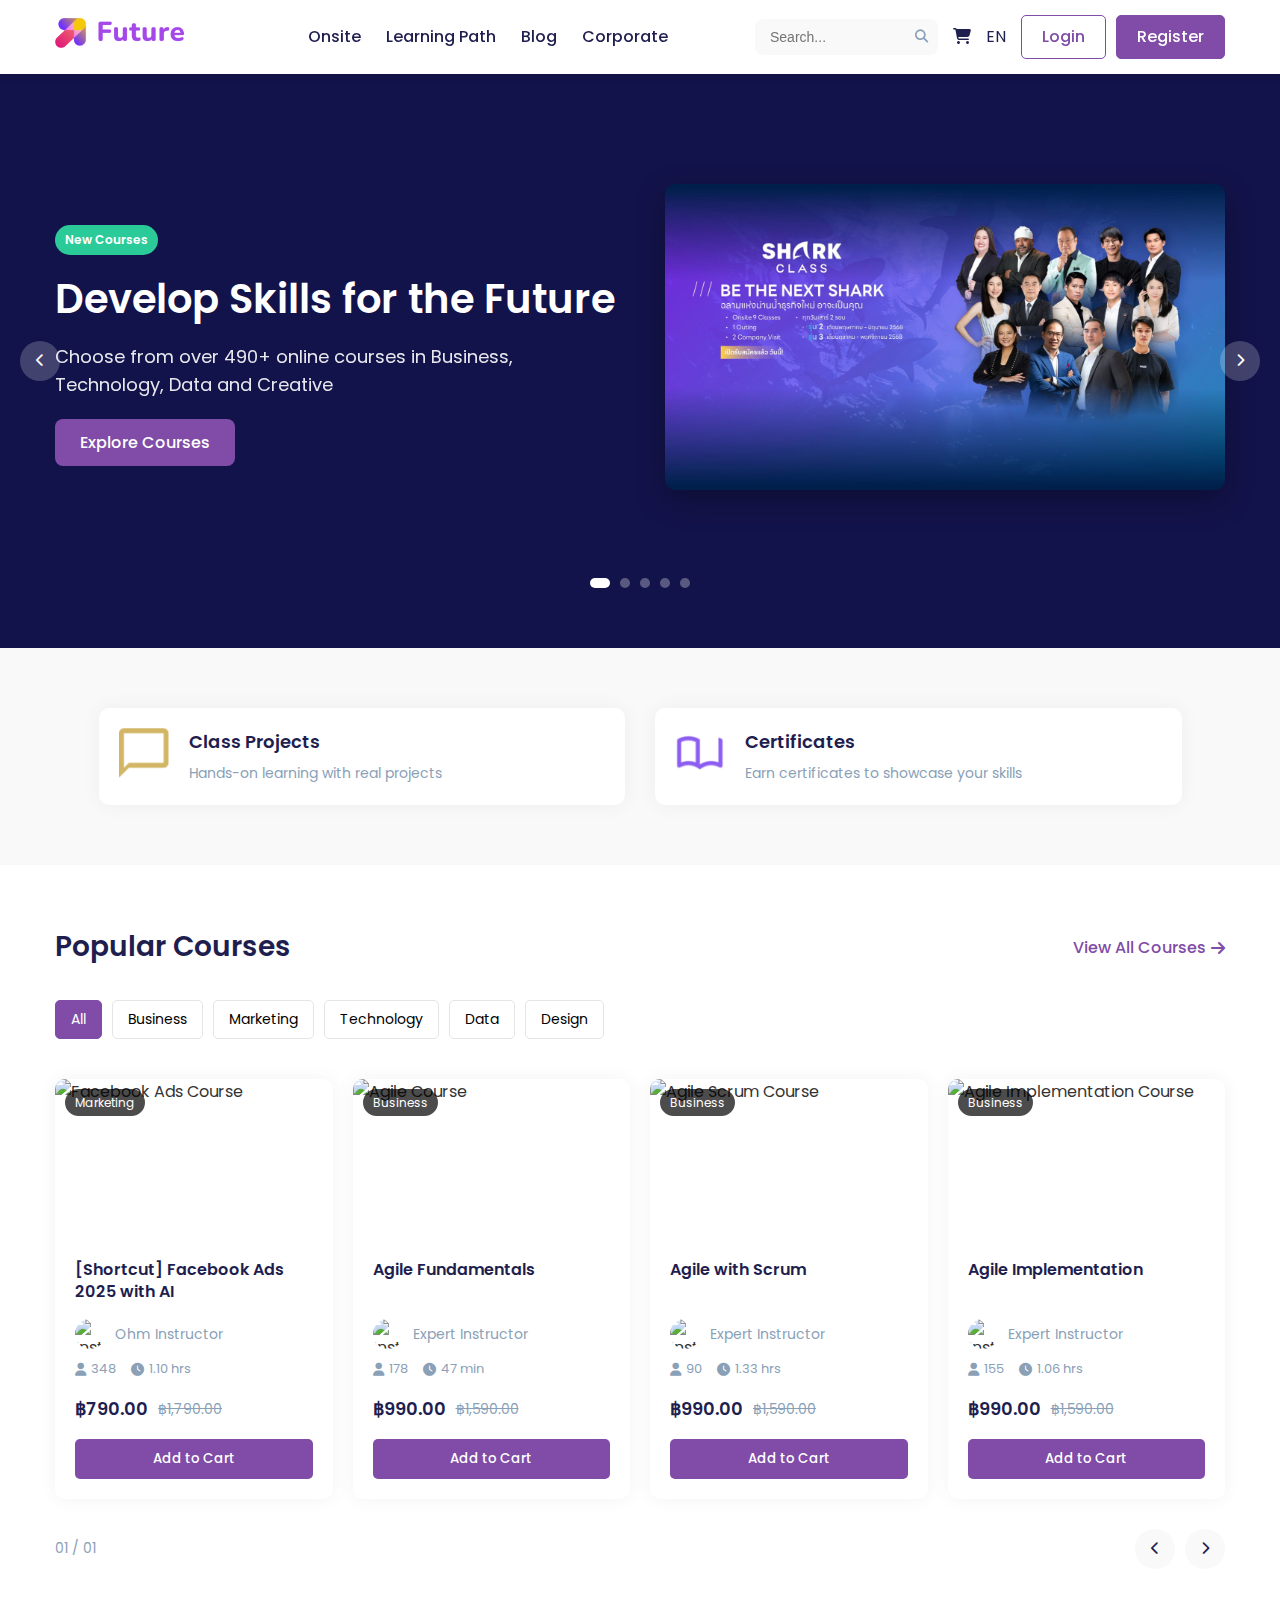
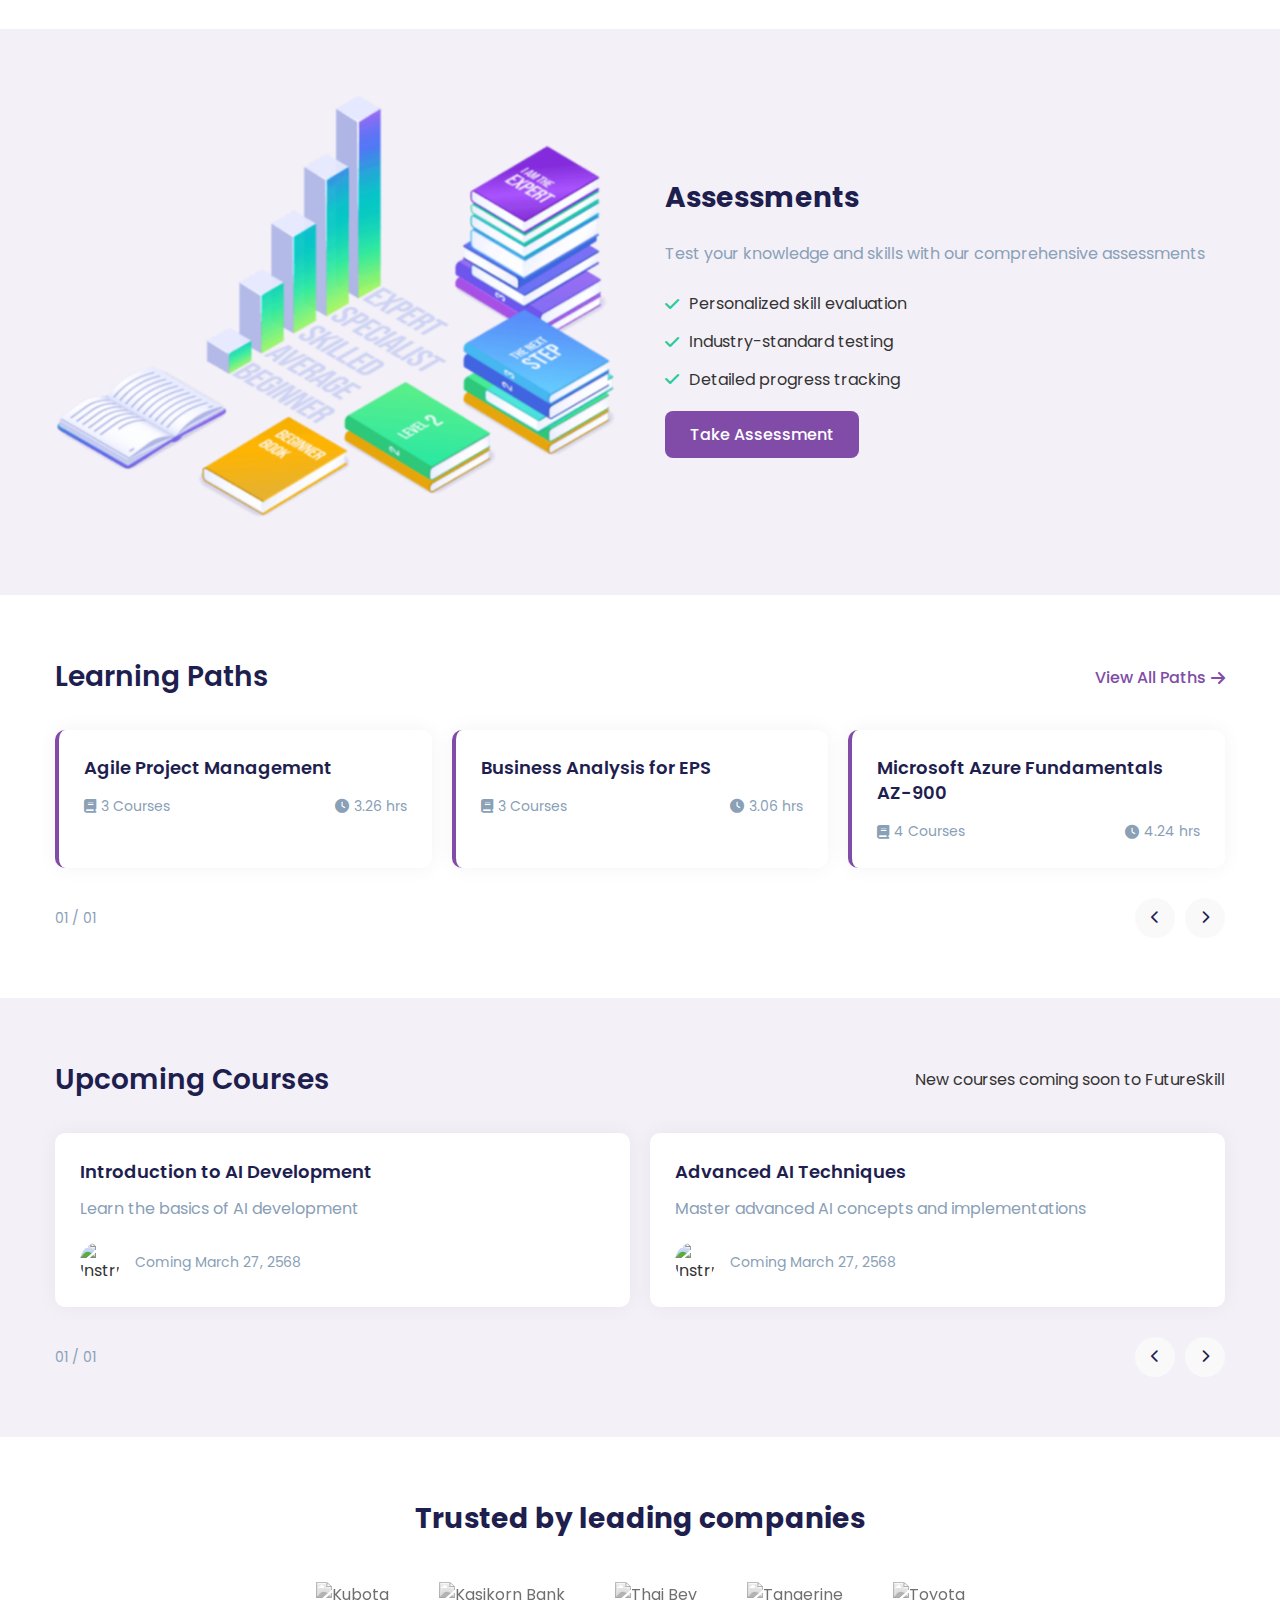
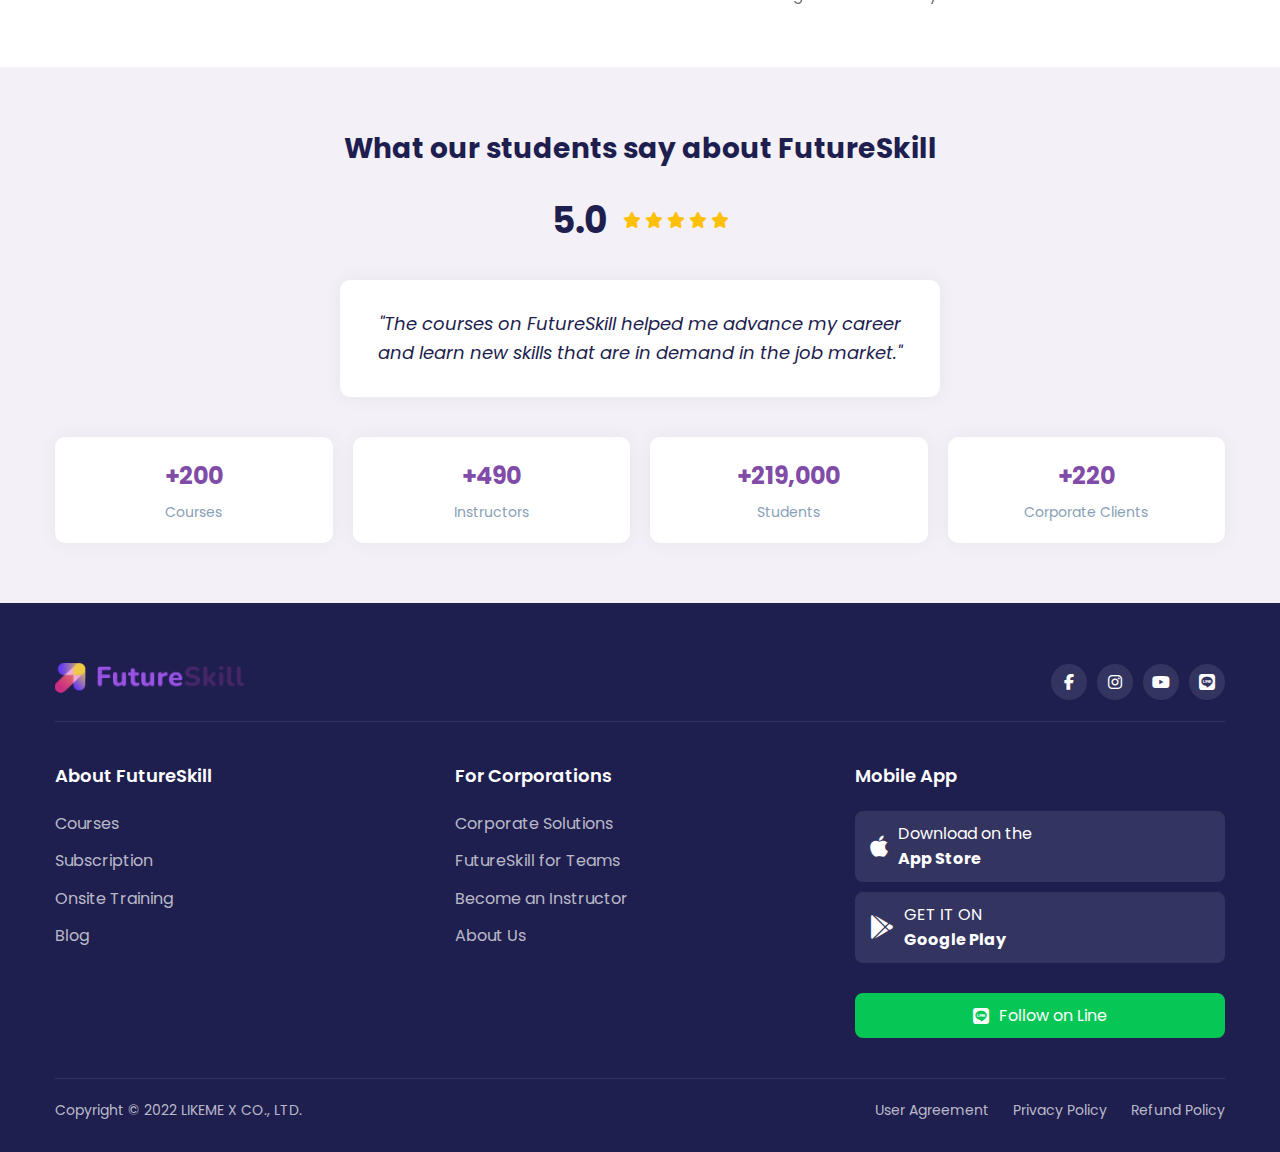
==== commit 0d7d3cca: "change ui" ====
--- a/index.html
+++ b/index.html
@@ -16,15 +16,15 @@
         <div class="container">
             <div class="header-wrapper">
                 <div class="logo">
-                    <a href="#">
+                    <a href="index.html">
                         <img src="images/logo.png" alt="FutureSkill Logo">
                     </a>
                 </div>
                 <nav class="main-nav">
                     <ul>
                         <li><a href="#">Onsite</a></li>
-                        <li><a href="#">Learning Path</a></li>
-                        <li><a href="#">Blog</a></li>
+                        <li><a href="learning-path.html">Learning Path</a></li>
+                        <li><a href="blog.html">Blog</a></li>
                         <li><a href="#">Corporate</a></li>
                     </ul>
                 </nav>
@@ -40,8 +40,8 @@
                         <span>EN</span>
                     </div>
                     <div class="auth-buttons">
-                        <button class="login-btn">Login</button>
-                        <button class="register-btn">Register</button>
+                        <a href="login.html" class="login-btn">Login</a>
+                        <a href="register.html" class="register-btn">Register</a>
                     </div>
                 </div>
                 <div class="mobile-menu-toggle">
@@ -61,7 +61,7 @@
                             <span class="tag">New Courses</span>
                             <h1>Develop Skills for the Future</h1>
                             <p>Choose from over 490+ online courses in Business, Technology, Data and Creative</p>
-                            <button class="cta-button">Explore Courses</button>
+                            <a href="learning-path.html" class="cta-button">Explore Courses</a>
                         </div>
                         <div class="slide-image">
                             <img src="images/hero-image.jpeg" alt="Future Skill Courses">
@@ -115,7 +115,7 @@
             <div class="section-header">
                 <h2>Popular Courses</h2>
                 <div class="view-all">
-                    <a href="#">View All Courses <i class="fas fa-arrow-right"></i></a>
+                    <a href="learning-path.html">View All Courses <i class="fas fa-arrow-right"></i></a>
                 </div>
             </div>
             <div class="course-filters">
@@ -130,11 +130,13 @@
                 <!-- Course Card 1 -->
                 <div class="course-card">
                     <div class="course-thumb">
-                        <img src="https://assets.futureskill.co/course%2Fa3efec03-adc5-479e-85ea-863dd36bc1cc.jpg" alt="Facebook Ads Course">
-                        <div class="course-category">Marketing</div>
+                        <a href="course-detail.html">
+                            <img src="https://assets.futureskill.co/course%2Fa3efec03-adc5-479e-85ea-863dd36bc1cc.jpg" alt="Facebook Ads Course">
+                            <div class="course-category">Marketing</div>
+                        </a>
                     </div>
                     <div class="course-content">
-                        <h3 class="course-title">[Shortcut] Facebook Ads 2025 with AI</h3>
+                        <h3 class="course-title"><a href="course-detail.html">[Shortcut] Facebook Ads 2025 with AI</a></h3>
                         <div class="course-meta">
                             <div class="instructor">
                                 <img src="https://assets.futureskill.co/instructor/81fd57ab-32a3-4079-b8da-d13116c57437.ohm" alt="Instructor">
@@ -156,11 +158,13 @@
                 <!-- Course Card 2 -->
                 <div class="course-card">
                     <div class="course-thumb">
-                        <img src="https://assets.futureskill.co/course%2F2c5d6292-7341-4578-91ef-3d92baace86c.jpg" alt="Agile Course">
-                        <div class="course-category">Business</div>
+                        <a href="course-detail.html">
+                            <img src="https://assets.futureskill.co/course%2F2c5d6292-7341-4578-91ef-3d92baace86c.jpg" alt="Agile Course">
+                            <div class="course-category">Business</div>
+                        </a>
                     </div>
                     <div class="course-content">
-                        <h3 class="course-title">Agile Fundamentals</h3>
+                        <h3 class="course-title"><a href="course-detail.html">Agile Fundamentals</a></h3>
                         <div class="course-meta">
                             <div class="instructor">
                                 <img src="https://assets.futureskill.co/instructor%2Fe7dfd874-a088-4357-96d7-507e636747a9.JPG" alt="Instructor">
@@ -182,11 +186,13 @@
                 <!-- Course Card 3 -->
                 <div class="course-card">
                     <div class="course-thumb">
-                        <img src="https://assets.futureskill.co/course%2Fa888fe9d-f4a0-4afe-a735-b77ed4d656f5.jpg" alt="Agile Scrum Course">
-                        <div class="course-category">Business</div>
+                        <a href="course-detail.html">
+                            <img src="https://assets.futureskill.co/course%2Fa888fe9d-f4a0-4afe-a735-b77ed4d656f5.jpg" alt="Agile Scrum Course">
+                            <div class="course-category">Business</div>
+                        </a>
                     </div>
                     <div class="course-content">
-                        <h3 class="course-title">Agile with Scrum</h3>
+                        <h3 class="course-title"><a href="course-detail.html">Agile with Scrum</a></h3>
                         <div class="course-meta">
                             <div class="instructor">
                                 <img src="https://assets.futureskill.co/instructor%2Fe7dfd874-a088-4357-96d7-507e636747a9.JPG" alt="Instructor">
@@ -208,11 +214,13 @@
                 <!-- Course Card 4 -->
                 <div class="course-card">
                     <div class="course-thumb">
-                        <img src="https://assets.futureskill.co/course%2Fc44809a1-2c18-4c6e-b6d8-3df33572d856.jpg" alt="Agile Implementation Course">
-                        <div class="course-category">Business</div>
+                        <a href="course-detail.html">
+                            <img src="https://assets.futureskill.co/course%2Fc44809a1-2c18-4c6e-b6d8-3df33572d856.jpg" alt="Agile Implementation Course">
+                            <div class="course-category">Business</div>
+                        </a>
                     </div>
                     <div class="course-content">
-                        <h3 class="course-title">Agile Implementation</h3>
+                        <h3 class="course-title"><a href="course-detail.html">Agile Implementation</a></h3>
                         <div class="course-meta">
                             <div class="instructor">
                                 <img src="https://assets.futureskill.co/instructor%2Fe7dfd874-a088-4357-96d7-507e636747a9.JPG" alt="Instructor">
@@ -257,7 +265,7 @@
                         <li><i class="fas fa-check"></i> Industry-standard testing</li>
                         <li><i class="fas fa-check"></i> Detailed progress tracking</li>
                     </ul>
-                    <button class="assessment-btn">Take Assessment</button>
+                    <a href="learning-path.html" class="assessment-btn">Take Assessment</a>
                 </div>
             </div>
         </div>
@@ -269,30 +277,36 @@
             <div class="section-header">
                 <h2>Learning Paths</h2>
                 <div class="view-all">
-                    <a href="#">View All Paths <i class="fas fa-arrow-right"></i></a>
+                    <a href="learning-path.html">View All Paths <i class="fas fa-arrow-right"></i></a>
                 </div>
             </div>
             <div class="learning-paths-grid">
                 <div class="path-card">
-                    <h3>Agile Project Management</h3>
-                    <div class="path-details">
-                        <span><i class="fas fa-book"></i> 3 Courses</span>
-                        <span><i class="fas fa-clock"></i> 3.26 hrs</span>
-                    </div>
+                    <a href="learning-path.html">
+                        <h3>Agile Project Management</h3>
+                        <div class="path-details">
+                            <span><i class="fas fa-book"></i> 3 Courses</span>
+                            <span><i class="fas fa-clock"></i> 3.26 hrs</span>
+                        </div>
+                    </a>
                 </div>
                 <div class="path-card">
-                    <h3>Business Analysis for EPS</h3>
-                    <div class="path-details">
-                        <span><i class="fas fa-book"></i> 3 Courses</span>
-                        <span><i class="fas fa-clock"></i> 3.06 hrs</span>
-                    </div>
+                    <a href="learning-path.html">
+                        <h3>Business Analysis for EPS</h3>
+                        <div class="path-details">
+                            <span><i class="fas fa-book"></i> 3 Courses</span>
+                            <span><i class="fas fa-clock"></i> 3.06 hrs</span>
+                        </div>
+                    </a>
                 </div>
                 <div class="path-card">
-                    <h3>Microsoft Azure Fundamentals AZ-900</h3>
-                    <div class="path-details">
-                        <span><i class="fas fa-book"></i> 4 Courses</span>
-                        <span><i class="fas fa-clock"></i> 4.24 hrs</span>
-                    </div>
+                    <a href="learning-path.html">
+                        <h3>Microsoft Azure Fundamentals AZ-900</h3>
+                        <div class="path-details">
+                            <span><i class="fas fa-book"></i> 4 Courses</span>
+                            <span><i class="fas fa-clock"></i> 4.24 hrs</span>
+                        </div>
+                    </a>
                 </div>
             </div>
             <div class="slider-controls">
@@ -424,10 +438,10 @@
                 <div class="footer-column">
                     <h4>About FutureSkill</h4>
                     <ul>
-                        <li><a href="#">Courses</a></li>
+                        <li><a href="learning-path.html">Courses</a></li>
                         <li><a href="#">Subscription</a></li>
                         <li><a href="#">Onsite Training</a></li>
-                        <li><a href="#">Blog</a></li>
+                        <li><a href="blog.html">Blog</a></li>
                     </ul>
                 </div>
                 <div class="footer-column">
